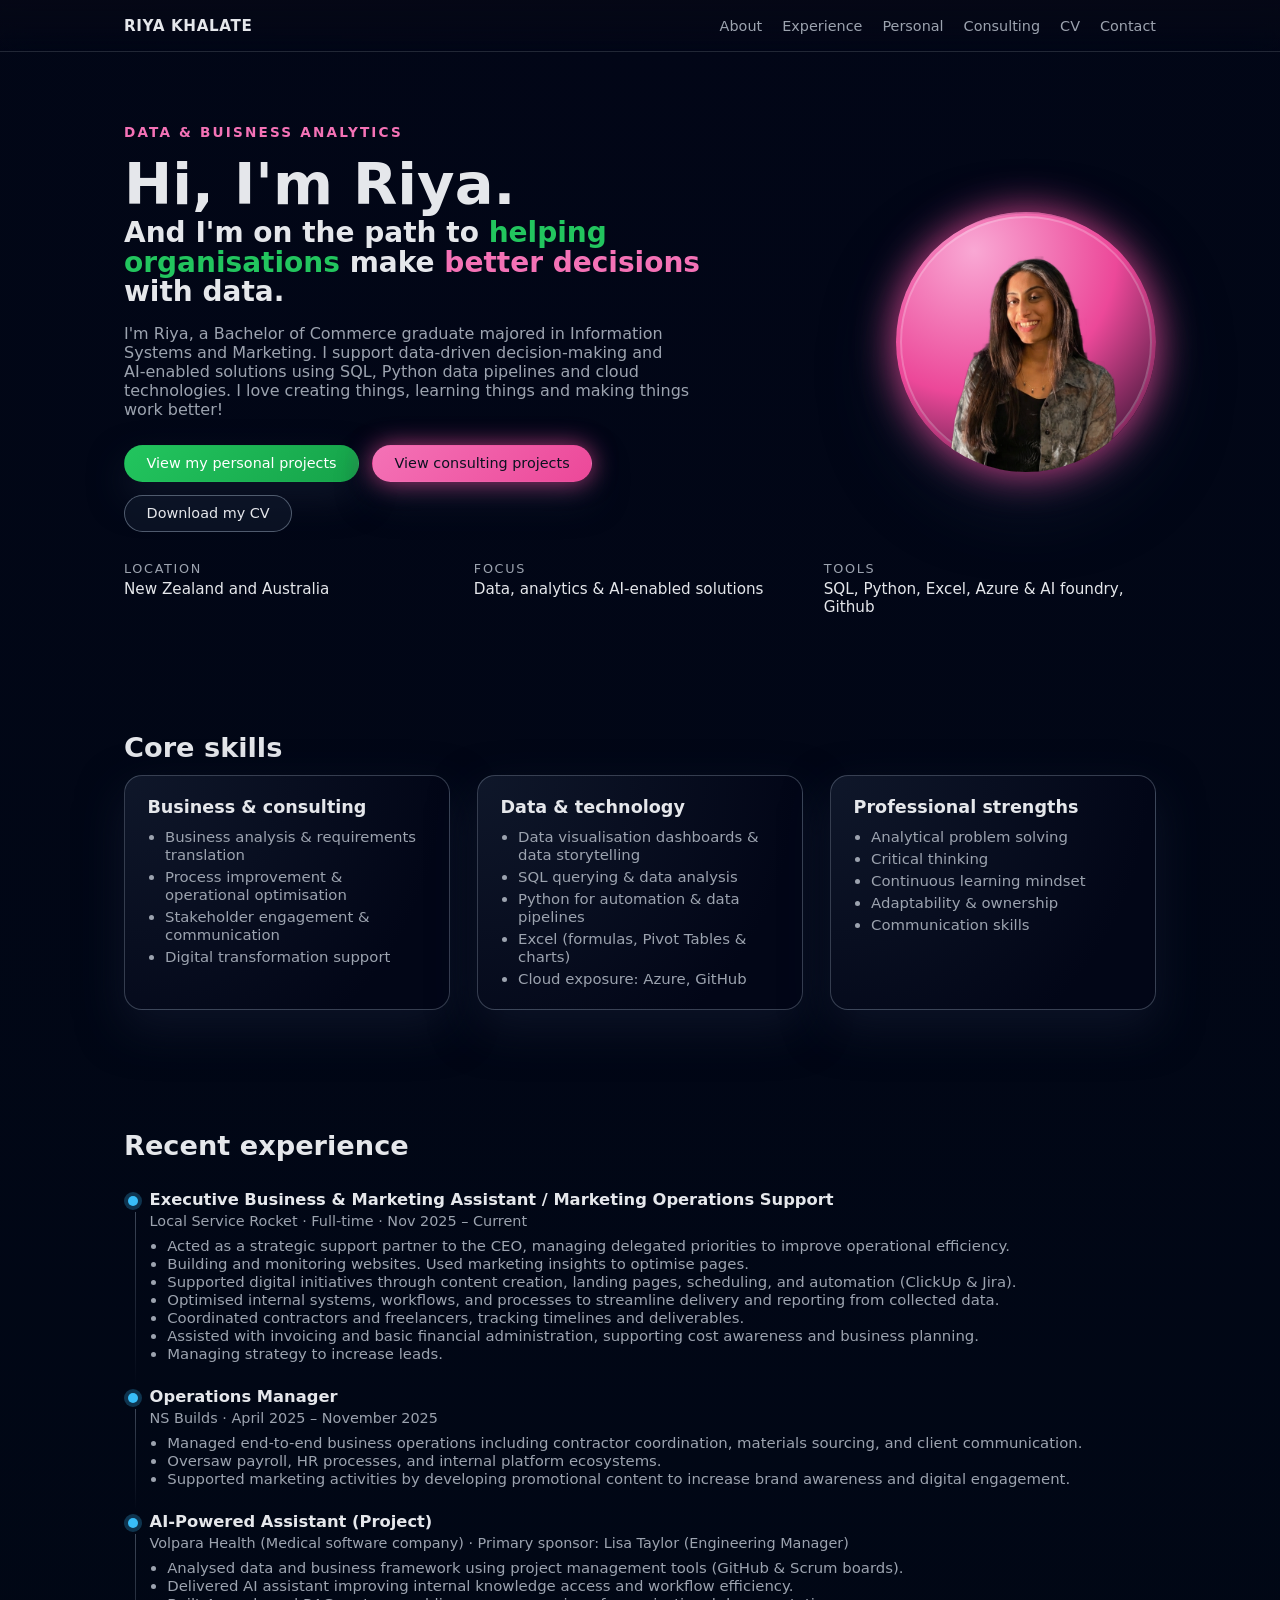
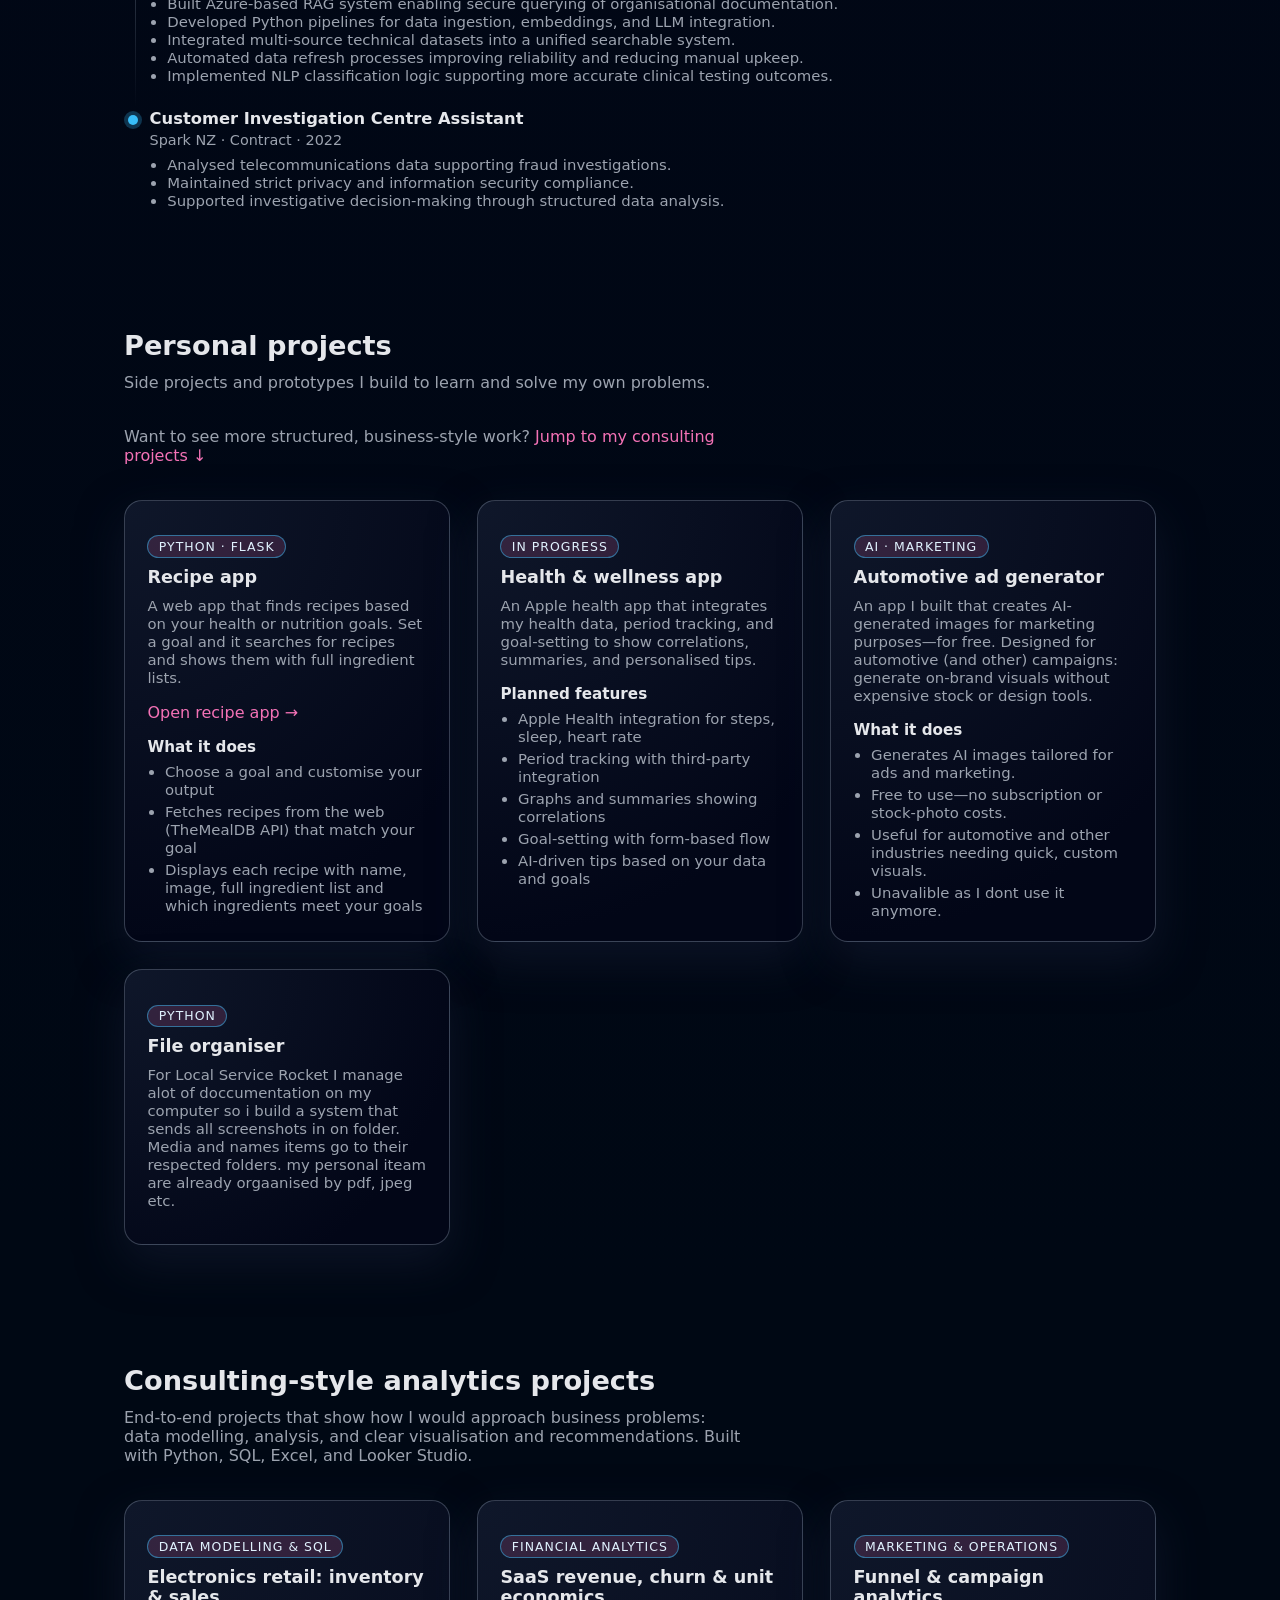
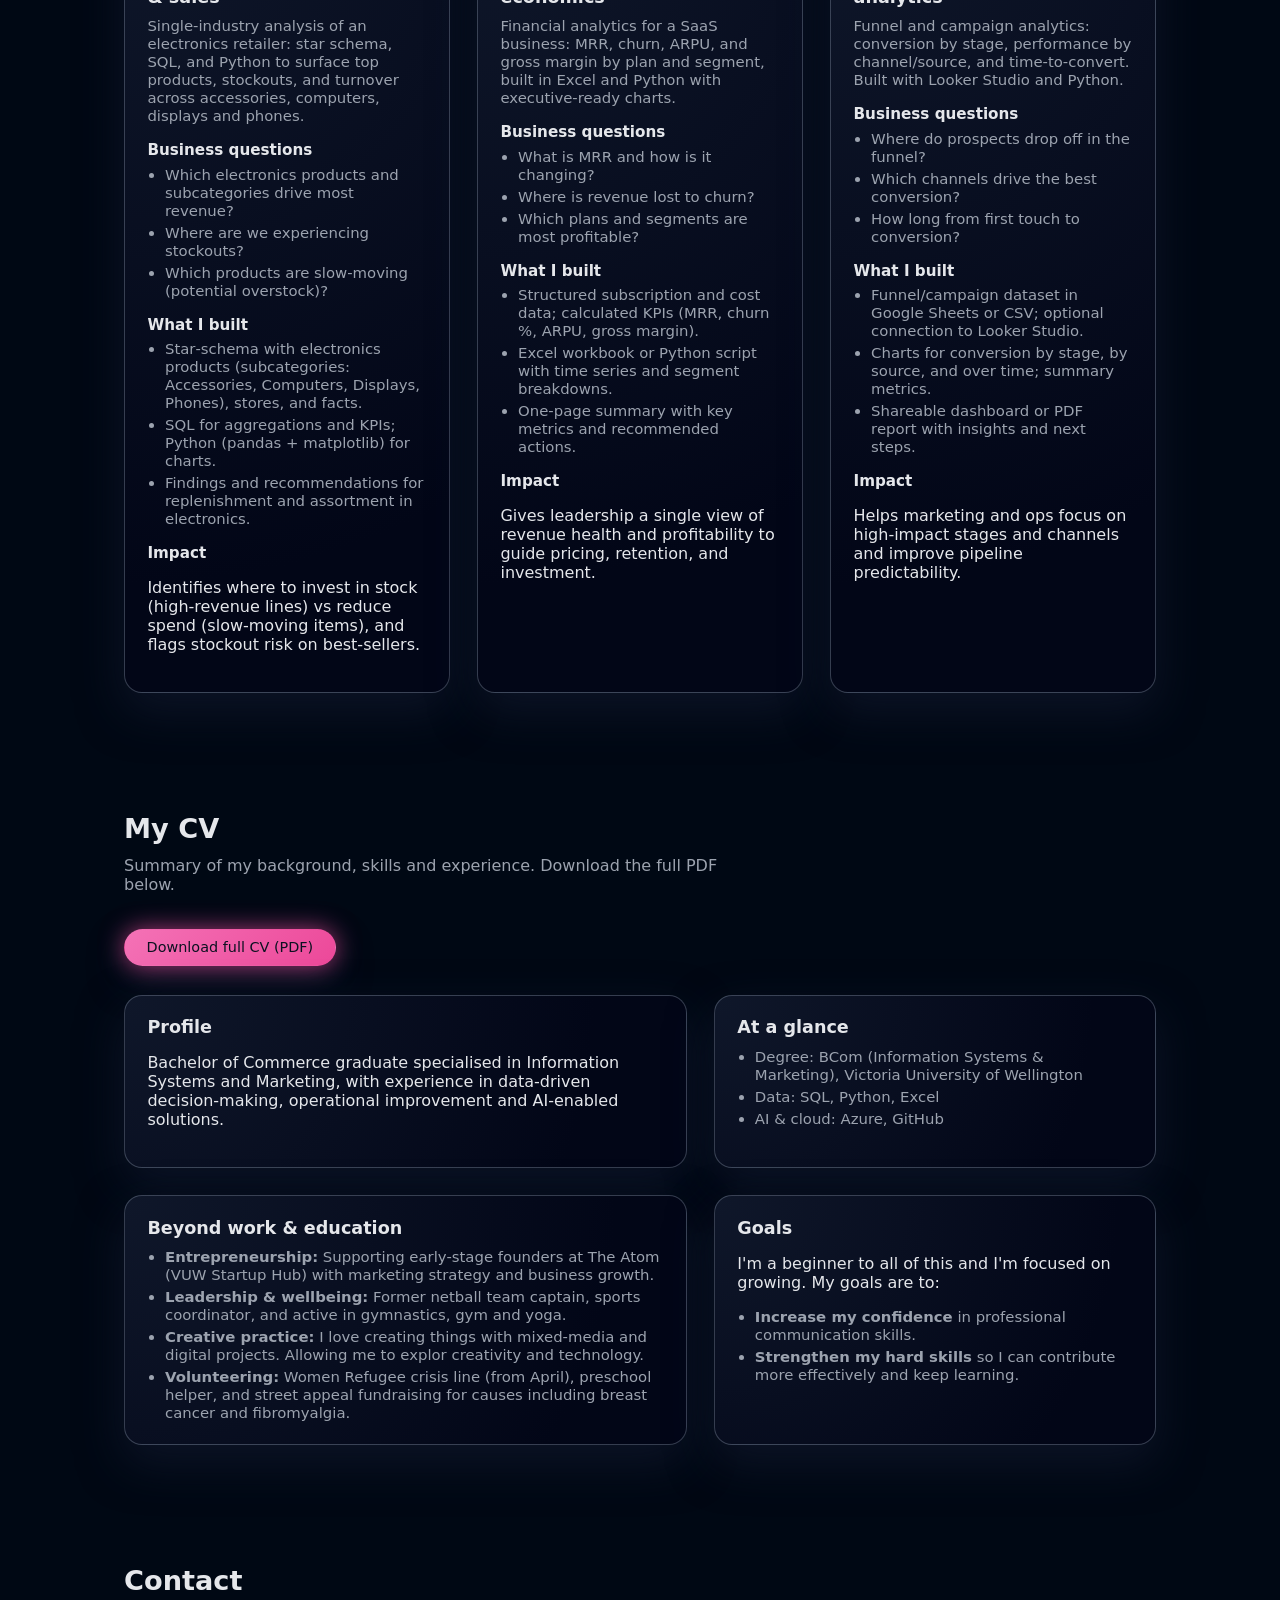
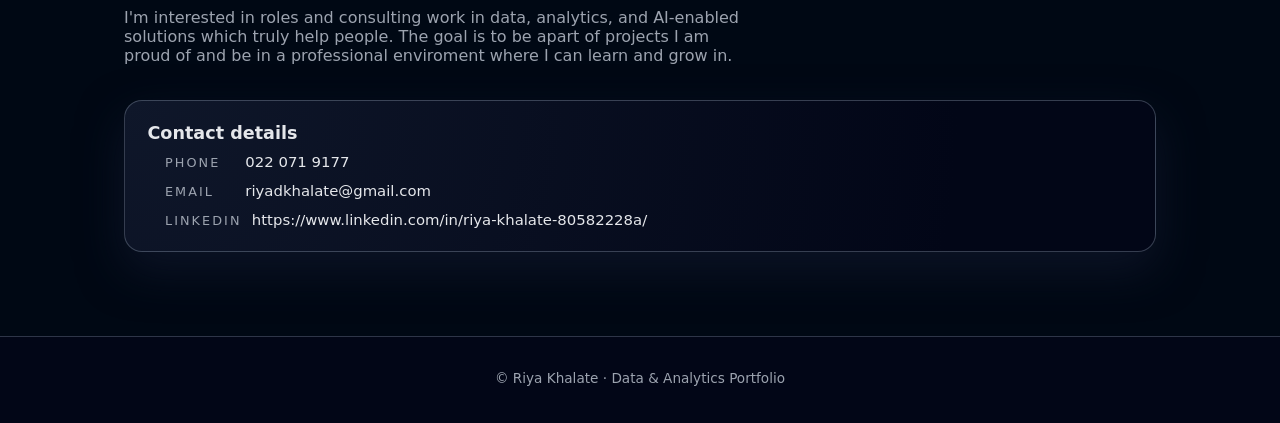
==== About-me/index.html @ 552507aa "Add files via upload" ====
<!DOCTYPE html>
<html lang="en">
  <head>
    <meta charset="UTF-8" />
    <meta name="viewport" content="width=device-width, initial-scale=1.0" />
    <title>Riya Khalate – Data & Analytics Portfolio</title>
    <link rel="stylesheet" href="styles.css" />
  </head>
  <body>
    <header class="site-header">
      <div class="container nav-container">
        <div class="logo">
         
          <span class="logo-text">Riya Khalate</span>
        </div>
        <nav class="nav">
          <a href="#about">About</a>
          <a href="#experience">Experience</a>
          <a href="#personal-projects">Personal</a>
          <a href="#projects">Consulting</a>
          <a href="#cv">CV</a>
          <a href="#contact">Contact</a>
        </nav>
      </div>
    </header>

    <main>
      <section class="hero" id="about">
        <div class="container hero-grid">
          <div>
            <p class="eyebrow">Data & Buisness Analytics</p>
            <h1>
              <span class="hero-hi"><span class="hero-hi-word">Hi</span>, I'm Riya.</span>
              <span class="hero-main">
                And I'm on the path to
                <span class="hero-main-green">helping organisations</span>
                make
                <span class="hero-main-pink">better decisions</span>
                with data.
              </span>
            </h1>
            <p class="hero-subtitle">
              I'm Riya, a Bachelor of Commerce graduate majored in Information Systems and Marketing.
              I support data‑driven decision‑making and AI‑enabled solutions using
              SQL, Python data pipelines and cloud technologies.
              I love creating things, learning things and making things work better!
            </p>
            <div class="hero-actions">
              <a class="btn btn-green" href="#personal-projects">View my personal projects</a>
              <a class="btn primary" href="#projects">View consulting projects</a>
              <a class="btn ghost" href="#cv">Download my CV</a>
            </div>
          </div>
          <div class="hero-photo-col" aria-hidden="true">
            <div class="hero-photo-wrapper">
              <img src="riya-hero.jpg" alt="" class="hero-photo" />
            </div>
          </div>
        </div>
        <div class="container">
          <dl class="hero-facts">
            <div>
              <dt>Location</dt>
              <dd>New Zealand and Australia</dd>
            </div>
            <div>
              <dt>Focus</dt>
              <dd>Data, analytics & AI‑enabled solutions</dd>
            </div>
            <div>
              <dt>Tools</dt>
              <dd>SQL, Python, Excel, Azure & AI foundry, Github</dd>
            </div>
          </dl>
        </div>
      </section>

      <section class="section" id="skills">
        <div class="container">
          <h2>Core skills</h2>
          <div class="grid-3">
            <article class="card">
              <h3>Business & consulting</h3>
              <ul>
                <li>Business analysis & requirements translation</li>
                <li>Process improvement & operational optimisation</li>
                <li>Stakeholder engagement & communication</li>
                <li>Digital transformation support</li>
              </ul>
            </article>
            <article class="card">
              <h3>Data & technology</h3>
              <ul>
                <li>Data visualisation dashboards & data storytelling</li>
                <li>SQL querying & data analysis</li>
                <li>Python for automation & data pipelines</li>
                <li> Excel (formulas, Pivot Tables & charts)</li>
                <li>Cloud exposure: Azure, GitHub</li>
              </ul>
            </article>
            <article class="card">
              <h3>Professional strengths</h3>
              <ul>
                <li>Analytical problem solving</li>
                <li>Critical thinking</li>
                <li>Continuous learning mindset</li>
                <li>Adaptability & ownership</li>
                <li>Communication skills</li>
              </ul>
            </article>
          </div>
        </div>
      </section>

      <section class="section" id="experience">
        <div class="container">
          <h2>Recent experience</h2>
          <div class="timeline">
            <article class="timeline-item">
              <div class="timeline-header">
                <h3>Executive Business & Marketing Assistant / Marketing Operations Support</h3>
                <p class="meta">Local Service Rocket · Full‑time · Nov 2025 – Current</p>
              </div>
              <ul>
                <li>Acted as a strategic support partner to the CEO, managing delegated priorities to improve operational efficiency.</li>
                <li>Building and monitoring websites. Used marketing insights to optimise pages.</li>
                <li>Supported digital initiatives through content creation, landing pages, scheduling, and automation (ClickUp & Jira).</li>
                <li>Optimised internal systems, workflows, and processes to streamline delivery and reporting from collected data.</li>
                <li>Coordinated contractors and freelancers, tracking timelines and deliverables.</li>
                <li>Assisted with invoicing and basic financial administration, supporting cost awareness and business planning.</li>
                <li>Managing strategy to increase leads.</li>
              </ul>
            </article>
            <article class="timeline-item">
              <div class="timeline-header">
                <h3>Operations Manager</h3>
                <p class="meta">NS Builds · April 2025 – November 2025</p>
              </div>
              <ul>
                <li>Managed end-to-end business operations including contractor coordination, materials sourcing, and client communication.</li>
                <li>Oversaw payroll, HR processes, and internal platform ecosystems.</li>
                <li>Supported marketing activities by developing promotional content to increase brand awareness and digital engagement.</li>
              </ul>
            </article>
            <article class="timeline-item">
              <div class="timeline-header">
                <h3>AI-Powered Assistant (Project)</h3>
                <p class="meta">Volpara Health (Medical software company) · Primary sponsor: Lisa Taylor (Engineering Manager)</p>
              </div>
              <ul>
                <li>Analysed data and business framework using project management tools (GitHub & Scrum boards).</li>
                <li>Delivered AI assistant improving internal knowledge access and workflow efficiency.</li>
                <li>Built Azure-based RAG system enabling secure querying of organisational documentation.</li>
                <li>Developed Python pipelines for data ingestion, embeddings, and LLM integration.</li>
                <li>Integrated multi-source technical datasets into a unified searchable system.</li>
                <li>Automated data refresh processes improving reliability and reducing manual upkeep.</li>
                <li>Implemented NLP classification logic supporting more accurate clinical testing outcomes.</li>
              </ul>
            </article>
            <article class="timeline-item">
              <div class="timeline-header">
                <h3>Customer Investigation Centre Assistant</h3>
                <p class="meta">Spark NZ · Contract · 2022</p>
              </div>
              <ul>
                <li>Analysed telecommunications data supporting fraud investigations.</li>
                <li>Maintained strict privacy and information security compliance.</li>
                <li>Supported investigative decision-making through structured data analysis.</li>
              </ul>
            </article>
          </div>
        </div>
      </section>

      <section class="section" id="personal-projects">
        <div class="container">
          <h2>Personal projects</h2>
          <p class="section-intro">Side projects and prototypes I build to learn and solve my own problems.</p>
          <p class="section-intro" style="margin-top: 0.25rem;">
            Want to see more structured, business-style work? <a href="#projects" class="card-link">Jump to my consulting projects ↓</a>
          </p>
          <div class="grid-2">
            <article class="card project-card project-card-personal-1" tabindex="0">
              <p class="pill">Python · Flask</p>
              <h3>Recipe app</h3>
              <p class="project-summary">A web app that finds recipes based on your health or nutrition goals. Set a goal and it searches for recipes and shows them with full ingredient lists.</p>
              <p style="margin-bottom: 0.75rem;"><a href="recipe-goals.html" target="_blank" rel="noopener" class="card-link" onclick="event.stopPropagation();">Open recipe app →</a></p>
              <h4>What it does</h4>
              <ul>
                <li>Choose a goal and customise your output</li>
                <li>Fetches recipes from the web (TheMealDB API) that match your goal</li>
                <li>Displays each recipe with name, image, full ingredient list and which ingredients meet your goals</li>
              </ul>
            </article>
            <article class="card project-card project-card-personal-2" tabindex="0">
              <p class="pill">In progress</p>
              <h3>Health & wellness app</h3>
              <p class="project-summary">An Apple health app that integrates my health data, period tracking, and goal-setting to show correlations, summaries, and personalised tips.</p>
              <h4>Planned features</h4>
              <ul>
                <li>Apple Health integration for steps, sleep, heart rate</li>
                <li>Period tracking with third‑party integration</li>
                <li>Graphs and summaries showing correlations</li>
                <li>Goal-setting with form-based flow</li>
                <li>AI-driven tips based on your data and goals</li>
              </ul>
            </article>
            <article class="card project-card project-card-personal-3" tabindex="0">
              <p class="pill">AI · Marketing</p>
              <h3>Automotive ad generator</h3>
              <p class="project-summary">An app I built that creates AI-generated images for marketing purposes—for free. Designed for automotive (and other) campaigns: generate on-brand visuals without expensive stock or design tools.</p>
              <h4>What it does</h4>
              <ul>
                <li>Generates AI images tailored for ads and marketing.</li>
                <li>Free to use—no subscription or stock-photo costs.</li>
                <li>Useful for automotive and other industries needing quick, custom visuals.</li>
                <li>Unavalible as I dont use it anymore.</li>
              </ul>
            </article>
            <article class="card project-card project-card-personal-4">
              <p class="pill">Python</p>
              <h3>File organiser</h3>
              <p class="project-summary">For Local Service Rocket I manage alot of doccumentation on my computer so i build a system that sends all screenshots in on folder. Media and names items go to their respected folders. my personal iteam are already orgaanised by pdf, jpeg etc.</p>
            </article>
          </div>
        </div>
      </section>

      <!-- Recipe app modal -->
      <section class="section project-modal" id="recipe-goals-modal" aria-hidden="true">
        <div class="container">
          <button type="button" class="modal-close" id="recipe-goals-close" aria-label="Close">✕ Close</button>
          <h2>Recipe goals app</h2>
          <p class="section-intro">A web app that finds recipes based on your nutrition goals. Recetnly I have become very health consious. So wanted to make this jounery fun and easy for myself. I decided to create a web app that allows me to search for recipes depending on my goals. This web app has been optimised for increasing estrogeon has that is my current goal. I have Used TheMealDB API to get recipes. I will be using AI to find more API's to optimise this in the future when I need. I have had a bit of fun with it by changing the UI's to make it a bit more entertaining. I kinda want to make this into a game intergrated with the helath app. Create a character that is like you self which you have to look after. or a journey game that updates as you do task.</p>
          <p style="margin-bottom: 1.25rem;"><a href="recipe-goals.html" class="btn primary" target="_blank" rel="noopener">Open recipe app →</a></p>
          <div class="grid-2">
            <article class="card">
              <h3>Features</h3>
              <ul>
                <li>Preset goals: increase estrogen, gain weight, high protein, balanced meals, etc.</li>
                <li>Optional custom ingredients</li>
                <li>Recipe results with name, image, full ingredient list and goal metrics</li>
              </ul>
              <p><strong>Tech:</strong> Python, Flask, TheMealDB API, HTML/CSS/JS.</p>
            </article>
            <article class="card">
              <h3>Next steps</h3>
              <ul>
                <li>Optimise all goal categories with better, more targeted recipes.</li>
                <li>Improve the UI and navigation so it feels smoother and easier to move between goals, search results and saved recipes.</li>
                <li> Intergrate more plug-ins and make it into an actual app</li>
                <li>Keep enhancing the “ingredients you already have” option so users can type what’s in their kitchen and see recipes that use those ingredients, plus a few extra things they’d need to buy.</li>
                
              </ul>
            </article>
          </div>
        </div>
      </section>

      <!-- Automotive ad generator modal -->
      <section class="section project-modal" id="automotive-ad-modal" aria-hidden="true">
        <div class="container">
          <button type="button" class="modal-close" id="automotive-ad-close" aria-label="Close">✕ Close</button>
          <h2>Automotive ad generator</h2>
          <p class="section-intro">I created this app as I needed to create bulk quality images for campaigns. So this app creates AI-generated images for marketing purposes—for free. It helps produce on-brand visuals for campaigns without expensive stock photos or design tools.</p>
          <div class="grid-2">
            <article class="card">
              <h3>What it does</h3>
              <ul>
                <li>Generates AI images tailored for ads and marketing.</li>
                <li>Free to use—no subscription or stock-photo costs.</li>
                <li>Useful for automotive and other industries needing quick, custom visuals.</li>
                <li>Unavalible as I dont use it anymore.</li>
              </ul>
            </article>
            <article class="card">
              <h3>Why I built it</h3>
              <p>I had to create bulk marketing images for a campaign. creating images takes a long time and AI platforms become expensive, so I decided to build one. The images weren't perfect and their were a few feature faults. But it worked and after a few edits using Photopea I had over 20 images for a single campaign.</p>
            </article>
          </div>
        </div>
      </section>

      <!-- Health app modal -->
      <section class="section project-modal" id="personal-health-app-modal" aria-hidden="true">
        <div class="container">
          <button type="button" class="modal-close" id="personal-health-app-close" aria-label="Close">✕ Close</button>
          <h2>Health & wellness app (prototype)</h2>
          <p class="section-intro">An app to track my health, integrate Apple Health data, and get personalised insights and tips.</p>
          <div class="grid-2">
            <article class="card">
              <h3>Concept</h3>
              <p>I want to create this app to track my health and welbeing. A goal that has been on my mind for a while. With this app I can see the months where i was most active and what activities I enjoyed the most are what activites are most benifical for me. This will also link to a perios app. This is benifical for the meals I make and to track any suscipious activitiy that might be in coorlation with the data from the health app. The app will connect to Apple Health to pull in steps, sleep, heart rate, and other metrics. It will also integrate with a third‑party period tracker. The goal is to see correlations between different health metrics in graphs and summaries—for example, how sleep affects energy or how exercise trends align with mood.</p>
              <p>User use. Users can set goals (e.g. "feel mentally better", "become more fit") through a form. The app will analyse their data and goals, then suggest personalised tips and recommendations based on what the data shows.</p>
            </article>
            <article class="card">
              <h3>Prototype notes</h3>
              <p class="prototype-notes">Currently in the prototyping phase. I'm defining the data model and user flow for goal-setting and period tracking integration. Next steps: design the dashboard views for health correlations and build a simple form for goal input.</p>
              <p class="cv-note" style="margin-top: 0.75rem;">Edit the text above in <code>index.html</code> (search for "prototype-notes") to update your progress as you build.</p>
            </article>
          </div>
        </div>
      </section>

      <section class="section" id="projects">
        <div class="container">
          <h2>Consulting‑style analytics projects</h2>
          <p class="section-intro">End‑to‑end projects that show how I would approach business problems: data modelling, analysis, and clear visualisation and recommendations. Built with Python, SQL, Excel, and Looker Studio.</p>
          <div class="grid-3">
            <article class="card project-card project-card-primary" tabindex="0">
              <p class="pill">Data modelling & SQL</p>
              <h3>Electronics retail: inventory & sales</h3>
              <p class="project-summary">Single‑industry analysis of an electronics retailer: star schema, SQL, and Python to surface top products, stockouts, and turnover across accessories, computers, displays and phones.</p>
              <h4>Business questions</h4>
              <ul>
                <li>Which electronics products and subcategories drive most revenue?</li>
                <li>Where are we experiencing stockouts?</li>
                <li>Which products are slow‑moving (potential overstock)?</li>
              </ul>
              <h4>What I built</h4>
              <ul>
                <li>Star‑schema with electronics products (subcategories: Accessories, Computers, Displays, Phones), stores, and facts.</li>
                <li>SQL for aggregations and KPIs; Python (pandas + matplotlib) for charts.</li>
                <li>Findings and recommendations for replenishment and assortment in electronics.</li>
              </ul>
              <h4>Impact</h4>
              <p>Identifies where to invest in stock (high‑revenue lines) vs reduce spend (slow‑moving items), and flags stockout risk on best‑sellers.</p>
            </article>
            <article class="card project-card project-card-secondary" tabindex="0">
              <p class="pill">Financial analytics</p>
              <h3>SaaS revenue, churn & unit economics</h3>
              <p class="project-summary">Financial analytics for a SaaS business: MRR, churn, ARPU, and gross margin by plan and segment, built in Excel and Python with executive‑ready charts.</p>
              <h4>Business questions</h4>
              <ul>
                <li>What is MRR and how is it changing?</li>
                <li>Where is revenue lost to churn?</li>
                <li>Which plans and segments are most profitable?</li>
              </ul>
              <h4>What I built</h4>
              <ul>
                <li>Structured subscription and cost data; calculated KPIs (MRR, churn %, ARPU, gross margin).</li>
                <li>Excel workbook or Python script with time series and segment breakdowns.</li>
                <li>One‑page summary with key metrics and recommended actions.</li>
              </ul>
              <h4>Impact</h4>
              <p>Gives leadership a single view of revenue health and profitability to guide pricing, retention, and investment.</p>
            </article>
            <article class="card project-card project-card-tertiary" tabindex="0">
              <p class="pill">Marketing & operations</p>
              <h3>Funnel & campaign analytics</h3>
              <p class="project-summary">Funnel and campaign analytics: conversion by stage, performance by channel/source, and time‑to‑convert. Built with Looker Studio and Python.</p>
              <h4>Business questions</h4>
              <ul>
                <li>Where do prospects drop off in the funnel?</li>
                <li>Which channels drive the best conversion?</li>
                <li>How long from first touch to conversion?</li>
              </ul>
              <h4>What I built</h4>
              <ul>
                <li>Funnel/campaign dataset in Google Sheets or CSV; optional connection to Looker Studio.</li>
                <li>Charts for conversion by stage, by source, and over time; summary metrics.</li>
                <li>Shareable dashboard or PDF report with insights and next steps.</li>
              </ul>
              <h4>Impact</h4>
              <p>Helps marketing and ops focus on high‑impact stages and channels and improve pipeline predictability.</p>
            </article>
          </div>
        </div>
      </section>

      <!-- Project 1 modal -->
      <section class="section project-modal" id="project1-modal" aria-hidden="true">
        <div class="container">
          <button type="button" class="modal-close" id="project1-close" aria-label="Close">✕ Close</button>
          <h2>Electronics retail: inventory & sales – details</h2>
          <p class="section-intro">This project uses a star-schema dataset focused on <strong>one industry (electronics)</strong>: products, stores, dates, sales and inventory. All products are electronics (Accessories, Computers, Displays, Phones).</p>
          <p class="section-intro"><strong>Data source:</strong> synthetic electronics retail data that I designed for this project. It is not from a real company and contains no real customer information.</p>
          <div class="grid-2">
            <article class="card">
              <h3>Findings</h3>
              <p>Across the sample period, the electronics retailer generated around <strong>$135k in revenue</strong> from nearly <strong>1,000 units sold</strong>. Revenue is concentrated in a few key product lines: monitors, business laptops and mid‑range smartphones lead, with accessories contributing a large share through high volume (mice, headphones, power banks). This concentration means that a small number of SKUs drive most of the business; losing availability on any of these top lines has an outsized impact on total sales and customer satisfaction. I therefore focused the analysis on identifying which products and subcategories deserve the most attention for replenishment and safety stock.</p>
              <p>By subcategory, <strong>Computers</strong> and <strong>Accessories</strong> each drive about 30% of revenue, followed by Displays and Phones. Accessories sell in higher volume at lower unit price, so they are critical for footfall and basket size; Computers and Displays deliver higher revenue per unit and often higher margin, so they are critical to protect from stockouts. Understanding this split helps explain why we need different inventory policies by category: fast reorder cycles for high‑volume accessories, and safety stock or priority allocation for high‑value computers and displays.</p>
              <p>Inventory snapshots show <strong>stockouts</strong> on wireless mice (multiple occurrences), plus webcams and ultrawide monitors. These gaps indicate lost sales risk on popular accessories and high‑margin display lines. Each day a best‑seller is at zero is lost revenue and can push customers to competitors. At the same time, some computers (e.g. gaming laptops) and keyboards have low turnover, suggesting potential overstock or slower demand—candidates for promotions or reduced ordering to free working capital. Holding too much slow‑moving stock increases carrying cost and ties up cash that could be used for faster‑moving or higher‑margin lines.</p>
              <p>The analysis supports investment decisions: prioritise replenishment for fast‑moving accessories and protect stock for high‑revenue computers and displays, while reviewing slow‑turnover items for assortment or promotional action. The charts below visualise these findings so that replenishment, merchandising and finance can align on the same priorities.</p>
            </article>
            <article class="card">
              <h3>Charts – what each one shows and why it matters</h3>
              <figure class="project-figure">
                <img src="projects/1-retail-inventory/chart1_top_products_revenue.png" alt="Top electronics products by revenue" />
                <figcaption><strong>Chart 1 – Top products by revenue.</strong> Each bar is a single product (SKU), ordered by total revenue. The chart answers the question “Which specific products make us the most money?” so we can rank them for stock protection. Products at the top of this chart cause the largest revenue loss if they stock out; therefore replenishment triggers, safety stock and supplier lead times should be set with this ranking in mind. I use this chart in discussions with buying and operations so that the top 10–15 SKUs are never left at zero without a clear plan.</figcaption>
              </figure>
              <figure class="project-figure">
                <img src="projects/1-retail-inventory/chart3_revenue_by_subcategory.png" alt="Revenue by electronics subcategory" />
                <figcaption><strong>Chart 2 – Revenue by subcategory.</strong> The pie (or bar) shows how total revenue splits across Accessories, Computers, Displays and Phones. This answers “Where does the money come from at a category level?” Computers and Accessories each contributing around 30% means that assortment, pricing and availability in those two categories have the biggest impact on total revenue. Displays and Phones often have higher margin per unit even if their share is smaller, so protecting their stock is still important for profitability. I use this chart to set category-level priorities and to explain to stakeholders why we treat some categories as “critical” and others as “volume drivers.”</figcaption>
              </figure>
              <figure class="project-figure">
                <img src="projects/1-retail-inventory/chart4_inventory_turnover.png" alt="Inventory turnover by product" />
                <figcaption><strong>Chart 3 – Inventory turnover by product.</strong> Turnover is calculated as units sold divided by average stock on hand over the period; higher values mean the product sells faster relative to how much we hold. This chart highlights the slowest‑moving items (low turnover), which tie up capital and shelf space without converting quickly. They are the main candidates for promotions, reduced reorder quantities or assortment review. Conversely, high‑turnover products (e.g. mice, headphones) need reliable replenishment so we don’t hit the stockouts we see in the data. I use this chart to balance “never run out” for fast movers with “don’t over-invest” in slow movers.</figcaption>
              </figure>
            </article>
          </div>
          <article class="card">
            <h3>Recommendations and why</h3>
            <ul>
              <li><strong>Prioritise replenishment for fast‑moving accessories and high‑revenue lines.</strong> Stockouts on wireless mice, webcams and ultrawide monitors directly cause lost sales. I recommend setting minimum stock levels or reorder triggers for these SKUs.</li>
              <li><strong>Protect stock for computers and displays.</strong> These subcategories deliver high revenue per unit. I recommend treating them as critical for inventory planning and allocating more safety stock to top products.</li>
              <li><strong>Review slow‑turnover items for promotions or reduced ordering.</strong> Products with low turnover hold working capital. I recommend reviewing them for short‑term promotions or smaller batch sizes so capital can shift toward faster‑moving lines.</li>
              <li><strong>Use store and region performance to align inventory and staffing.</strong> Auckland and Wellington drive the most revenue. I recommend aligning replenishment and staffing to these patterns.</li>
            </ul>
          </article>
          <article class="card code-card">
            <h3>Business questions, SQL & answers</h3>
            <h4>1. Which electronics products drive most revenue?</h4>
<pre><code>SELECT
  p.ProductName,
  p.Subcategory,
  SUM(s.Revenue) AS TotalRevenue,
  SUM(s.UnitsSold) AS TotalUnits
FROM FactSales s
JOIN DimProduct p ON s.ProductID = p.ProductID
GROUP BY p.ProductID, p.ProductName, p.Subcategory
ORDER BY TotalRevenue DESC
LIMIT 10;</code></pre>
            <p class="cv-note">Result: monitors, business laptops, mid‑range smartphones, desktops and Bluetooth headphones are the top revenue drivers.</p>
            <h4>2. Where are we experiencing stockouts?</h4>
<pre><code>SELECT st.StoreName, st.Region, p.ProductName, p.Subcategory, i.OnHandQty, i.DateKey
FROM FactInventory i
JOIN DimStore st ON i.StoreID = st.StoreID
JOIN DimProduct p ON i.ProductID = p.ProductID
WHERE i.OnHandQty = 0
ORDER BY st.StoreName, p.ProductName;</code></pre>
            <p class="cv-note">Result: repeated stockouts on wireless mice, plus webcams and ultrawide monitors. Prioritise replenishment for these lines.</p>
            <h4>3. Which products are potential overstock (low turnover)?</h4>
<pre><code>WITH sales_by_product AS (
  SELECT ProductID, SUM(UnitsSold) AS TotalUnitsSold FROM FactSales GROUP BY ProductID
),
inv_by_product AS (
  SELECT ProductID, AVG(OnHandQty) AS AvgOnHand FROM FactInventory GROUP BY ProductID
)
SELECT p.ProductName, p.Subcategory,
  COALESCE(s.TotalUnitsSold, 0) AS TotalUnitsSold,
  ROUND(COALESCE(inv.AvgOnHand, 0), 2) AS AvgOnHand,
  ROUND(CASE WHEN COALESCE(inv.AvgOnHand, 0) &gt; 0
    THEN 1.0 * s.TotalUnitsSold / inv.AvgOnHand ELSE NULL END, 2) AS InventoryTurnover
FROM DimProduct p
LEFT JOIN sales_by_product s ON p.ProductID = s.ProductID
LEFT JOIN inv_by_product inv ON p.ProductID = inv.ProductID
ORDER BY InventoryTurnover ASC;</code></pre>
            <p class="cv-note">Result: gaming laptops, laptop stands, mechanical keyboards and some tablets have lower turnover. Review for promotions or reduced ordering.</p>
            <h4>4. How does performance vary by store and region?</h4>
<pre><code>SELECT st.Region, st.StoreName, SUM(s.Revenue) AS TotalRevenue, SUM(s.UnitsSold) AS TotalUnits
FROM FactSales s
JOIN DimStore st ON s.StoreID = st.StoreID
GROUP BY st.StoreID, st.StoreName, st.Region
ORDER BY st.Region, TotalRevenue DESC;</code></pre>
            <p class="cv-note">Result: Auckland and Wellington electronics stores generate the highest revenue. Use to align inventory and staffing across regions.</p>
            <h4>5. Revenue and margin by subcategory</h4>
<pre><code>SELECT p.Subcategory, COUNT(DISTINCT p.ProductID) AS ProductCount,
  SUM(s.Revenue) AS TotalRevenue, SUM(s.UnitsSold) AS TotalUnits,
  ROUND(SUM(s.Revenue) - SUM(s.UnitsSold * p.Cost), 2) AS GrossProfit
FROM FactSales s
JOIN DimProduct p ON s.ProductID = p.ProductID
GROUP BY p.Subcategory
ORDER BY TotalRevenue DESC;</code></pre>
            <p class="cv-note">Result: Computers and Accessories lead by revenue; Displays and Phones follow. Gross profit by subcategory helps decide where to invest in stock.</p>
            <p class="cv-note">Full SQL at <code>projects/1-retail-inventory/queries.sql</code>; Python script generates the charts.</p>
          </article>
        </div>
      </section>

      <!-- Project 2 modal -->
      <section class="section project-modal" id="project2-modal" aria-hidden="true">
        <div class="container">
          <button type="button" class="modal-close" id="project2-close" aria-label="Close">✕ Close</button>
          <h2>SaaS revenue, churn & unit economics – details</h2>
          <p class="section-intro">Financial analytics for a SaaS business: MRR, churn, ARPU, and gross margin by plan and segment. The Excel workbook includes raw data sheets, pivot-style summaries (MRR by plan/segment, costs by category), and bar/pie charts for insights.</p>
          <p class="section-intro"><strong>Data source:</strong> synthetic subscription and cost data designed for this project. Not from a real company.</p>
          <div class="cv-download" style="margin-bottom: 1.5rem;">
            <a class="btn primary" href="projects/2-saas-financial/SaaS_Financial_Dashboard.xlsx" download="SaaS_Financial_Dashboard.xlsx">Download Excel dashboard (with pivot-style summaries & charts)</a>
          </div>
          <div class="grid-2">
            <article class="card">
              <h3>Findings</h3>
              <p>Current <strong>MRR is ~$1,692</strong> across <strong>20 active customers</strong>, with ARPU around $84.60. Enterprise and Professional plans drive the majority of revenue, while Starter plans contribute volume. This mix matters because it tells us where revenue is concentrated: a small number of higher‑value accounts (Enterprise and Professional) generate most of the recurring income, so losing even one of them has a material impact on the top line. At the same time, Starter customers represent the largest headcount and often the entry point for future upsell; keeping them engaged and moving them to Professional is a key lever for growth.</p>
              <p>Churn events highlight risk in the SMB segment; retention efforts and upsell to Professional could improve unit economics. When SMB customers churn, we lose both the immediate MRR and the opportunity to grow them over time. Costs are split across Marketing, Support and Hosting—understanding cost per customer by segment helps prioritise where to invest in growth (e.g. marketing that acquires high‑LTV customers) vs where to reduce spend (e.g. support deflection, hosting efficiency). Without this breakdown, it’s hard to know whether rising costs are justified by revenue or eating into margin.</p>
            </article>
            <article class="card">
              <h3>Charts – what each one shows and why it matters</h3>
              <figure class="project-figure">
                <img src="projects/2-saas-financial/chart1_mrr_by_plan.png" alt="MRR by plan" />
                <figcaption><strong>Chart 1 – MRR by plan.</strong> Each bar is the total monthly recurring revenue from that plan (Starter, Professional, Enterprise). This chart answers “Which pricing tiers drive revenue?” and shows that Enterprise and Professional together hold most of MRR. I use it for two reasons: first, to prioritise retention—losing one Enterprise account hurts more than losing one Starter, so account health and early warning should be strongest for the plans that appear at the top of this chart. Second, to set upsell targets—moving Starter customers to Professional has a clear, measurable impact on total MRR, so the chart justifies investment in upgrade campaigns and packaging.</figcaption>
              </figure>
              <figure class="project-figure">
                <img src="projects/2-saas-financial/chart2_mrr_by_segment.png" alt="MRR by segment" />
                <figcaption><strong>Chart 2 – MRR by segment.</strong> Revenue is broken down by customer segment (SMB, Mid‑Market, Enterprise). This answers “Who pays us?” and “Where would churn hurt most?” If Enterprise holds most MRR, account management and health scores for that segment should be a top priority. If SMB shows meaningful MRR but also churn risk, improving retention there protects the base and frees effort for upsell. I use this chart in planning so that retention, success and sales efforts are aligned with where the revenue actually sits.</figcaption>
              </figure>
              <figure class="project-figure">
                <img src="projects/2-saas-financial/chart3_costs_by_category.png" alt="Costs by category" />
                <figcaption><strong>Chart 3 – Costs by category.</strong> Total costs are split into categories such as Marketing, Support and Hosting. This shows where money is spent and how it relates to gross margin. If Support or Hosting grows faster than revenue, margin shrinks unless we improve efficiency or pricing. I use this chart to recommend where to optimise (e.g. deflecting support with better onboarding or self‑serve) and where to invest (e.g. marketing that drives high‑LTV segments). It also supports conversations with finance about cost‑to‑revenue ratios and what “good” looks like as the business scales.</figcaption>
              </figure>
            </article>
          </div>
          <article class="card">
            <h3>Recommendations and why</h3>
            <ul>
              <li><strong>Focus retention on high‑value Enterprise accounts.</strong> Enterprise plans contribute a large share of MRR, so losing even one Enterprise customer has a bigger impact on revenue than losing several Starter customers. I recommend dedicated account management, regular health checks and proactive outreach for Enterprise accounts, plus early warning (e.g. usage drop, support tickets, contract renewal date) so we can intervene before churn. The reasoning is simple: the chart shows that a small number of high‑value contracts drive the business; protecting them is the highest‑leverage retention activity.</li>
              <li><strong>Invest in Professional upsell for Starter customers.</strong> Moving Starter customers to Professional increases ARPU and typically improves retention because of higher commitment. The MRR‑by‑plan chart shows Professional as a major revenue driver, so growing that tier is a direct lever for revenue. I recommend targeted upsell campaigns, success milestones that trigger upgrade prompts, and packaging that makes the step to Professional clearly valuable. The reasoning: we already have Starter customers; converting a portion of them is often more efficient than acquiring the same MRR from net‑new leads.</li>
              <li><strong>Monitor cost growth vs revenue to protect gross margin.</strong> If Marketing, Support or Hosting costs grow faster than MRR, gross margin falls. I recommend tracking cost per customer and cost‑to‑revenue ratio by segment over time. When a cost category grows, we can then decide whether it’s justified (e.g. marketing that acquires high‑LTV customers) or needs optimisation (e.g. support deflection, hosting efficiency) so the business can scale profitably. The chart gives leadership a single view to have that conversation.</li>
            </ul>
          </article>
        </div>
      </section>

      <!-- Project 3 modal -->
      <section class="section project-modal" id="project3-modal" aria-hidden="true">
        <div class="container">
          <button type="button" class="modal-close" id="project3-close" aria-label="Close">✕ Close</button>
          <h2>Funnel & campaign analytics – details</h2>
          <p class="section-intro">Sales funnel analysis: conversion by stage (Lead → Qualified → Proposal → Won) and performance by source.</p>
          <p class="section-intro"><strong>Data source:</strong> synthetic funnel/campaign data designed for this project. Not from a real company.</p>
          <div class="grid-2">
            <article class="card">
              <h3>Findings</h3>
              <p>The funnel shows <strong>20 leads</strong>, with about half converting to <strong>10 won deals</strong>. The largest drop-off occurs between Lead and Qualified—many leads never reach the next stage, which means we are either attracting low‑intent prospects or losing them before sales can properly qualify. How risky is this to the business and what can we do to improve without invloving little to no scope creep? Improving qualification criteria, lead scoring and follow‑up speed could help focus effort on higher‑intent prospects and reduce wasted capacity on leads that never convert. Understanding where the drop-off happens is the first step to fixing it.</p>
              <p><strong>LinkedIn and Referral</strong> drive the most won deals; Website (Organic and Paid Search) and Job Board contribute leads but with varying conversion. This tells us that not all channels are equal: some bring volume, others bring quality. Investing in Referral programs and LinkedIn campaigns appears to have the strongest ROI for this sample because they produce closed business, not just pipeline. Channels that generate many leads but few wins may need better targeting, messaging or handoff to sales so that we either improve conversion or reallocate budget to sources that already convert well.</p>
            </article>
            <article class="card">
              <h3>Charts – What each one shows and why it matters</h3>
              <figure class="project-figure">
                <img src="projects/3-funnel-campaign/chart1_funnel.png" alt="Sales funnel" />
                <figcaption><strong>Chart 1 – Funnel by stage.</strong> Each bar or step is a stage: Lead → Qualified → Proposal → Won. The height or count at each stage shows how many prospects remain. The biggest drop between two consecutive stages is the main bottleneck—that’s where most prospects are lost. I use this chart to answer “Where should we focus first?” Improving conversion at that single step (e.g. Lead to Qualified) often has the largest impact on the number of won deals, because it multiplies through the rest of the funnel. So the chart doesn’t just describe the funnel; it points to the highest‑leverage action (e.g. better lead scoring, faster follow‑up, clearer qualification rules).</figcaption>
              </figure>
              <figure class="project-figure">
                <img src="projects/3-funnel-campaign/chart2_leads_by_source.png" alt="Leads by source" />
                <figcaption><strong>Chart 2 – Leads by source.</strong> This shows how many leads each channel (LinkedIn, Website, Referral, Job Board, etc.) generates. It answers “Where do leads come from?” in terms of volume. A channel with many leads but few won deals (when we look at Chart 3) may need better targeting or nurturing; one with fewer leads but high conversion may deserve more investment. I use this chart together with won‑by‑source so we can decide where to invest budget and effort: we want to grow channels that convert, and fix or reduce spend on channels that don’t, rather than optimising for lead volume alone.</figcaption>
              </figure>
              <figure class="project-figure">
                <img src="projects/3-funnel-campaign/chart3_won_by_source.png" alt="Won deals by source" />
                <figcaption><strong>Chart 3 – Won deals by source.</strong> This shows which channels produce closed deals, not just leads. Revenue (or closed count) by source is what ultimately matters for ROI. A channel that brings many leads but few wins may have lower intent or need better sales alignment; channels that convert well (e.g. Referral, LinkedIn in this sample) typically have higher intent or better fit. I use this chart to recommend prioritising high‑converting channels for budget and sales focus, and to inform targeting and messaging on other channels so we can try to replicate what works. It also supports the conversation with marketing about which campaigns to scale and which to revise.</figcaption>
              </figure>
            </article>
          </div>
          <article class="card">
            <h3>Recommendations and why</h3>
            <ul>
              <li><strong>Improve Lead → Qualified conversion through better targeting and nurturing.</strong> The largest drop-off is between Lead and Qualified, so many leads never reach the next stage. I recommend this because fixing the top of the funnel multiplies through the rest: more qualified leads mean more proposals and more wins without necessarily spending more on acquisition. Actions include clearer qualification criteria, lead scoring so sales focus on high‑intent leads, and automated nurturing so leads don’t go cold before contact. The reasoning is that the funnel chart shows this step as the main bottleneck; improving it has the highest impact on closed revenue.</li>
              <li><strong>Prioritise channels with the best lead-to-won conversion.</strong> LinkedIn and Referral drive the most won deals in this data. I recommend shifting budget and effort toward these channels because they deliver outcomes (revenue), not just volume. At the same time, review channels that bring many leads but few wins—either improve targeting and handoff to sales or reduce spend and reallocate to higher‑converting sources so pipeline quality and efficiency improve. The reasoning: the won‑by‑source chart shows where closed business actually comes from; aligning spend with that is the most direct way to improve ROI.</li>
              <li><strong>Track time-in-stage to identify bottlenecks.</strong> How long prospects sit in each stage affects conversion and forecast accuracy. Long times in Qualified or Proposal can signal process delays, slow follow‑up or misalignment between marketing and sales. I recommend tracking time-in-stage so we can fix slow handoffs, add resources where deals stall, and improve pipeline predictability for the business. The reasoning: without time data, we only see “how many” at each stage, not “how long” they stay—and duration is often where process issues show up.</li>
              <li><strong>Next steps: automation and scale.</strong> Using AI and sales support tools to automate lead follow-up, scoring and reporting can free the team to focus on high-value conversations. Monitoring the funnel and doubling down on the platforms that generate the most (and best) leads will support growth and scale as you run future campaigns.</li>
            </ul>
          </article>
        </div>
      </section>

      <section class="section" id="cv">
        <div class="container">
          <h2>My CV</h2>
          <p class="section-intro">Summary of my background, skills and experience. Download the full PDF below.</p>
          <div class="cv-download">
            <a class="btn primary" href="CV_RiyaKhalate.pdf" download="CV_RiyaKhalate.pdf" target="_blank" rel="noopener noreferrer">Download full CV (PDF)</a>
          </div>
          <div class="cv-grid">
            <article class="card">
              <h3>Profile</h3>
              <p>Bachelor of Commerce graduate specialised in Information Systems and Marketing, with experience in data‑driven decision‑making, operational improvement and AI‑enabled solutions.</p>
            </article>
            <article class="card">
              <h3>At a glance</h3>
              <ul>
                <li>Degree: BCom (Information Systems & Marketing), Victoria University of Wellington</li>
                <li>Data: SQL, Python, Excel</li>
                <li>AI & cloud: Azure, GitHub</li>
              </ul>
            </article>
            <article class="card">
              <h3>Beyond work & education</h3>
              <ul>
                <li><strong>Entrepreneurship:</strong> Supporting early-stage founders at The Atom (VUW Startup Hub) with marketing strategy and business growth.</li>
                <li><strong>Leadership & wellbeing:</strong> Former netball team captain, sports coordinator, and active in gymnastics, gym and yoga.</li>
                <li><strong>Creative practice:</strong> I love creating things with mixed‑media and digital projects. Allowing me to explor creativity and technology.</li>
                <li><strong>Volunteering:</strong> Women Refugee crisis line (from April), preschool helper, and street appeal fundraising for causes including breast cancer and fibromyalgia.</li>
              </ul>
            </article>
            <article class="card">
              <h3>Goals</h3>
              <p>I'm a beginner to all of this and I'm focused on growing. My goals are to:</p>
              <ul>
                <li><strong>Increase my confidence</strong> in professional communication skills.</li>
                <li><strong>Strengthen my hard skills</strong> so I can contribute more effectively and keep learning.</li>
              </ul>
            </article>
          </div>
        </div>
      </section>

      <section class="section" id="contact">
        <div class="container">
          <h2>Contact</h2>
          <p class="section-intro">I'm interested in roles and consulting work in data, analytics, and AI‑enabled solutions which truly help people. The goal is to be apart of projects I am proud of and be in a professional enviroment where I can learn and grow in.</p>
          <div class="grid-2">
            <article class="card">
              <h3>Contact details</h3>
              <ul class="contact-list">
                <li><span class="label">Phone</span> <a href="tel:+640220719177">022 071 9177</a></li>
                <li><span class="label">Email</span> <a href="mailto:riyadkhalate@gmail.com">riyadkhalate@gmail.com</a></li>
                <li><span class="label">LinkedIn</span> <a href="https://www.linkedin.com/in/riya-khalate-80582228a/" target="_blank" rel="noopener">https://www.linkedin.com/in/riya-khalate-80582228a/</a></li>
              </ul>
            </article>
          </div>
        </div>
      </section>
    </main>

    <footer class="site-footer">
      <div class="container footer-content">
        <p>© Riya Khalate · Data & Analytics Portfolio</p>
      </div>
    </footer>

    <script>
      (function () {
        function closeModal(modal) {
          if (modal) { modal.classList.remove('open'); modal.setAttribute('aria-hidden', 'true'); }
        }
        document.querySelectorAll('.modal-close').forEach(function (btn) {
          btn.addEventListener('click', function () {
            var modal = btn.closest('.project-modal');
            closeModal(modal);
          });
        });
        document.querySelectorAll('.project-modal').forEach(function (modal) {
          modal.addEventListener('click', function (e) { if (e.target === modal) closeModal(modal); });
        });
        document.addEventListener('keydown', function (e) {
          if (e.key === 'Escape') document.querySelectorAll('.project-modal.open').forEach(closeModal);
        });

        var recipeGoalsCard = document.querySelector('.project-card-personal-1');
        var recipeGoalsModal = document.getElementById('recipe-goals-modal');
        if (recipeGoalsCard && recipeGoalsModal) {
          recipeGoalsCard.addEventListener('click', function () { recipeGoalsModal.classList.add('open'); recipeGoalsModal.setAttribute('aria-hidden', 'false'); });
          recipeGoalsCard.addEventListener('keyup', function (e) { if (e.key === 'Enter' || e.key === ' ') recipeGoalsModal.classList.add('open'); recipeGoalsModal.setAttribute('aria-hidden', 'false'); });
        }
        var personalHealthCard = document.querySelector('.project-card-personal-2');
        var personalHealthModal = document.getElementById('personal-health-app-modal');
        if (personalHealthCard && personalHealthModal) {
          personalHealthCard.addEventListener('click', function () { personalHealthModal.classList.add('open'); personalHealthModal.setAttribute('aria-hidden', 'false'); });
          personalHealthCard.addEventListener('keyup', function (e) { if (e.key === 'Enter' || e.key === ' ') personalHealthModal.classList.add('open'); personalHealthModal.setAttribute('aria-hidden', 'false'); });
        }
        var automotiveAdCard = document.querySelector('.project-card-personal-3');
        var automotiveAdModal = document.getElementById('automotive-ad-modal');
        if (automotiveAdCard && automotiveAdModal) {
          automotiveAdCard.addEventListener('click', function () { automotiveAdModal.classList.add('open'); automotiveAdModal.setAttribute('aria-hidden', 'false'); });
          automotiveAdCard.addEventListener('keyup', function (e) { if (e.key === 'Enter' || e.key === ' ') automotiveAdModal.classList.add('open'); automotiveAdModal.setAttribute('aria-hidden', 'false'); });
        }
        var project1Card = document.querySelector('.project-card-primary');
        var project1Modal = document.getElementById('project1-modal');
        if (project1Card && project1Modal) {
          project1Card.addEventListener('click', function () { project1Modal.classList.add('open'); project1Modal.setAttribute('aria-hidden', 'false'); });
          project1Card.addEventListener('keyup', function (e) { if (e.key === 'Enter' || e.key === ' ') project1Modal.classList.add('open'); project1Modal.setAttribute('aria-hidden', 'false'); });
        }
        var project2Card = document.querySelector('.project-card-secondary');
        var project2Modal = document.getElementById('project2-modal');
        if (project2Card && project2Modal) {
          project2Card.addEventListener('click', function () { project2Modal.classList.add('open'); project2Modal.setAttribute('aria-hidden', 'false'); });
          project2Card.addEventListener('keyup', function (e) { if (e.key === 'Enter' || e.key === ' ') project2Modal.classList.add('open'); project2Modal.setAttribute('aria-hidden', 'false'); });
        }
        var project3Card = document.querySelector('.project-card-tertiary');
        var project3Modal = document.getElementById('project3-modal');
        if (project3Card && project3Modal) {
          project3Card.addEventListener('click', function () { project3Modal.classList.add('open'); project3Modal.setAttribute('aria-hidden', 'false'); });
          project3Card.addEventListener('keyup', function (e) { if (e.key === 'Enter' || e.key === ' ') project3Modal.classList.add('open'); project3Modal.setAttribute('aria-hidden', 'false'); });
        }

        
      })();
    </script>
  </body>
</html>
---- About-me/styles.css ----
:root {
  --bg: #050816;
  --bg-soft: #0b1020;
  --card-bg: #0f172a;
  --accent: #f472b6;
  --accent-soft: rgba(244, 114, 182, 0.16);
  --text: #e5e7eb;
  --muted: #9ca3af;
  --border-subtle: rgba(148, 163, 184, 0.35);
  --radius-lg: 18px;
  --radius-full: 999px;
  --shadow-soft: 0 18px 45px rgba(15, 23, 42, 0.8);
}

*, *::before, *::after { box-sizing: border-box; }

html { scroll-behavior: smooth; }

body {
  margin: 0;
  font-family: system-ui, -apple-system, BlinkMacSystemFont, "SF Pro Text", "Inter", sans-serif;
  background: radial-gradient(circle at top, #020617, #000814 55%);
  color: var(--text);
  -webkit-font-smoothing: antialiased;
}

a { color: inherit; text-decoration: none; }
img { max-width: 100%; display: block; }

.container {
  width: 100%;
  max-width: 1080px;
  margin: 0 auto;
  padding: 0 1.5rem;
}

.site-header {
  position: sticky;
  top: 0;
  z-index: 20;
  backdrop-filter: blur(16px);
  background: linear-gradient(to bottom, rgba(5, 8, 22, 0.9), rgba(5, 8, 22, 0.7), transparent);
  border-bottom: 1px solid rgba(148, 163, 184, 0.2);
}

.nav-container {
  display: flex;
  align-items: center;
  justify-content: space-between;
  padding: 0.9rem 1.5rem;
}

.logo { display: inline-flex; align-items: center; gap: 0.55rem; }

.logo-mark {
  width: 32px;
  height: 32px;
  border-radius: 40%;
  background: radial-gradient(circle at 30% 20%, #e0f2fe, #0ea5e9 40%, #0369a1);
  display: flex;
  align-items: center;
  justify-content: center;
  font-size: 0.9rem;
  font-weight: 700;
  color: #020617;
  box-shadow: 0 0 0 1px rgba(15, 23, 42, 0.7), 0 18px 35px rgba(15, 23, 42, 0.9);
}

.logo-text { font-size: 0.95rem; font-weight: 600; letter-spacing: 0.04em; text-transform: uppercase; color: #e5e7eb; }

.nav { display: flex; align-items: center; gap: 1.25rem; font-size: 0.9rem; }
.nav a { position: relative; color: var(--muted); padding: 0.2rem 0; }
.nav a::after {
  content: "";
  position: absolute;
  left: 0;
  bottom: -0.2rem;
  width: 0;
  height: 2px;
  border-radius: var(--radius-full);
  background: linear-gradient(to right, #38bdf8, #818cf8);
  transition: width 0.18s ease-out;
}
.nav a:hover { color: var(--text); }
.nav a:hover::after { width: 100%; }

.hero {
  padding: 4.5rem 0 3.5rem;
}
.hero-grid {
  display: grid;
  grid-template-columns: minmax(0, 1.7fr) minmax(0, 1.1fr);
  gap: 2.5rem;
  align-items: center;
}
.hero-photo-col {
  display: flex;
  justify-content: flex-end;
}
.hero-photo-wrapper {
  width: 260px;
  height: 260px;
  padding: 10px;
  background: radial-gradient(circle at 30% 15%, #f9a8d4, #ec4899 50%, #020617 100%);
  box-shadow:
    0 0 40px rgba(236, 72, 153, 0.9),
    0 28px 70px rgba(15, 23, 42, 1);
  border-radius: 999px;
  position: relative;
  overflow: hidden;
}
.hero-photo {
  width: 100%;
  height: 100%;
  border-radius: 999px;
  object-fit: cover;
  object-position: center top;
  display: block;
  box-shadow: 0 18px 40px rgba(15, 23, 42, 0.9);
  transform: translateY(18px) scale(1.22);
}
.hero-photo-wrapper::before {
  content: "";
  position: absolute;
  inset: 4px;
  border-radius: 999px;
  border: 2px solid rgba(248, 250, 252, 0.22);
  box-shadow: 0 0 30px rgba(236, 72, 153, 0.75);
  pointer-events: none;
}
.hero-photo-wrapper::after {
  content: "";
  position: absolute;
  inset: -22px;
  border-radius: 999px;
  background: radial-gradient(circle at 50% 0, rgba(236, 72, 153, 0.85), transparent 65%);
  filter: blur(30px);
  opacity: 1;
  z-index: -1;
}

.eyebrow {
  font-size: 0.85rem;
  font-weight: 600;
  letter-spacing: 0.16em;
  text-transform: uppercase;
  color: var(--accent);
  margin: 0 0 0.9rem;
}

h1 { font-size: clamp(2.25rem, 3vw + 1rem, 3.1rem); line-height: 1.05; margin: 0 0 1.1rem; }
.hero-hi {
  display: block;
  font-size: clamp(2.6rem, 3.5vw + 1rem, 3.6rem);
}
.hero-hi-word {
  color: inherit;
}
.hero-main {
  display: block;
  margin-top: 0.2rem;
  font-size: clamp(1.3rem, 1.6vw + 0.6rem, 1.75rem);
}
.hero-main-green {
  color: #22c55e;
  font-weight: 600;
}
.hero-main-pink {
  color: #f472b6;
  font-weight: 600;
}
.hero-subtitle { margin: 0 0 1.6rem; color: var(--muted); max-width: 640px; }

.hero-actions { display: flex; flex-wrap: wrap; gap: 0.8rem; margin-bottom: 1.8rem; }

.btn {
  display: inline-flex;
  align-items: center;
  justify-content: center;
  padding: 0.6rem 1.35rem;
  border-radius: var(--radius-full);
  border: 1px solid transparent;
  font-size: 0.9rem;
  font-weight: 500;
  cursor: pointer;
  transition: transform 0.12s ease-out, box-shadow 0.12s ease-out, background 0.12s ease-out, border-color 0.12s ease-out, color 0.12s ease-out;
  white-space: nowrap;
}

.btn.primary {
  background: linear-gradient(135deg, #f472b6, #ec4899);
  color: #0b1120;
  box-shadow:
    0 0 24px rgba(236, 72, 153, 0.7),
    0 16px 35px rgba(15, 23, 42, 0.9);
}
.btn.primary:hover {
  transform: translateY(-1px);
  box-shadow:
    0 0 34px rgba(236, 72, 153, 0.9),
    0 22px 45px rgba(15, 23, 42, 1);
}

.btn.btn-green {
  background: linear-gradient(135deg, #22c55e, #16a34a);
  color: #fff;
  box-shadow: 0 16px 35px rgba(15, 23, 42, 0.9);
}
.btn.btn-green:hover { transform: translateY(-1px); box-shadow: 0 22px 45px rgba(34, 197, 94, 0.4); }

.card-link { color: var(--accent); font-weight: 500; }
.card-link:hover { text-decoration: underline; }

.btn.ghost {
  background: rgba(15, 23, 42, 0.7);
  border-color: rgba(148, 163, 184, 0.5);
  color: var(--text);
}
.btn.ghost:hover { border-color: #38bdf8; background: radial-gradient(circle at top left, #0b1120, #020617 75%); }

.hero-facts {
  display: grid;
  grid-template-columns: repeat(auto-fit, minmax(180px, 1fr));
  gap: 1.1rem;
  margin: 0;
}
.hero-facts dt { font-size: 0.8rem; text-transform: uppercase; letter-spacing: 0.13em; color: var(--muted); margin-bottom: 0.25rem; }
.hero-facts dd { margin: 0; font-size: 0.95rem; }

.section { padding: 3.75rem 0; }
.section h2 { font-size: 1.7rem; margin: 0 0 0.75rem; }
.section-intro { max-width: 620px; margin: 0 0 2.2rem; color: var(--muted); }

.grid-3 {
  display: grid;
  grid-template-columns: repeat(auto-fit, minmax(260px, 1fr));
  gap: 1.7rem;
}

.grid-2 {
  display: grid;
  grid-template-columns: repeat(auto-fit, minmax(280px, 1fr));
  gap: 1.7rem;
}

.card {
  background: radial-gradient(circle at top left, #0f172a, #020617 80%);
  border-radius: var(--radius-lg);
  padding: 1.35rem 1.4rem;
  border: 1px solid var(--border-subtle);
  box-shadow: var(--shadow-soft);
}

.card h3 { margin-top: 0; margin-bottom: 0.65rem; font-size: 1.1rem; }
.card h4 { margin-top: 1rem; margin-bottom: 0.4rem; font-size: 0.95rem; }
.card ul { margin: 0.3rem 0 0; padding-left: 1.1rem; color: var(--muted); font-size: 0.93rem; }
.card li + li { margin-top: 0.25rem; }

.timeline { display: flex; flex-direction: column; gap: 1.5rem; margin-top: 1.8rem; }
.timeline-item { position: relative; padding-left: 1.6rem; }
.timeline-item::before {
  content: "";
  position: absolute;
  left: 0.25rem;
  top: 0.4rem;
  width: 10px;
  height: 10px;
  border-radius: 999px;
  background: #38bdf8;
  box-shadow: 0 0 0 4px rgba(56, 189, 248, 0.25);
}
.timeline-item::after {
  content: "";
  position: absolute;
  left: 0.7rem;
  top: 1.4rem;
  bottom: -1.4rem;
  width: 1px;
  background: linear-gradient(to bottom, rgba(148, 163, 184, 0.4), rgba(148, 163, 184, 0));
}
.timeline-item:last-child::after { display: none; }
.timeline-header h3 { margin: 0 0 0.25rem; font-size: 1.02rem; }
.meta { margin: 0 0 0.5rem; font-size: 0.9rem; color: var(--muted); }
.timeline-item ul { margin: 0; padding-left: 1.1rem; color: var(--muted); font-size: 0.93rem; }

.project-card .project-summary { margin-top: 0.3rem; margin-bottom: 0.75rem; color: var(--muted); font-size: 0.93rem; }

.project-card-primary { cursor: pointer; transition: box-shadow 0.18s ease-out, transform 0.18s ease-out, border-color 0.18s ease-out, background 0.18s ease-out; }
.project-card-primary:hover {
  border-color: rgba(129, 140, 248, 0.9);
  box-shadow: 0 0 0 1px rgba(168, 85, 247, 0.45), 0 22px 50px rgba(15, 23, 42, 1);
  background: radial-gradient(circle at top left, #1e1b4b, #020617 80%);
  transform: translateY(-2px);
}

.project-card-secondary { cursor: pointer; transition: box-shadow 0.18s ease-out, transform 0.18s ease-out, border-color 0.18s ease-out, background 0.18s ease-out; }
.project-card-secondary:hover {
  border-color: rgba(249, 115, 22, 0.9);
  box-shadow: 0 0 0 1px rgba(251, 146, 60, 0.6), 0 22px 50px rgba(15, 23, 42, 1);
  background: radial-gradient(circle at top left, #431407, #020617 80%);
  transform: translateY(-2px);
}

.project-card-tertiary { cursor: pointer; transition: box-shadow 0.18s ease-out, transform 0.18s ease-out, border-color 0.18s ease-out, background 0.18s ease-out; }
.project-card-tertiary:hover {
  border-color: rgba(236, 72, 153, 0.9);
  box-shadow: 0 0 0 1px rgba(244, 114, 182, 0.6), 0 22px 50px rgba(15, 23, 42, 1);
  background: radial-gradient(circle at top left, #500724, #020617 80%);
  transform: translateY(-2px);
}

.project-card-personal-1 { cursor: pointer; transition: box-shadow 0.18s ease-out, transform 0.18s ease-out, border-color 0.18s ease-out, background 0.18s ease-out; }
.project-card-personal-1:hover {
  border-color: rgba(245, 158, 11, 0.9);
  box-shadow: 0 0 0 1px rgba(251, 191, 36, 0.5), 0 22px 50px rgba(15, 23, 42, 1);
  background: radial-gradient(circle at top left, #422006, #020617 80%);
  transform: translateY(-2px);
}

.project-card-personal-2 { cursor: pointer; transition: box-shadow 0.18s ease-out, transform 0.18s ease-out, border-color 0.18s ease-out, background 0.18s ease-out; }
.project-card-personal-2:hover {
  border-color: rgba(34, 197, 94, 0.9);
  box-shadow: 0 0 0 1px rgba(74, 222, 128, 0.5), 0 22px 50px rgba(15, 23, 42, 1);
  background: radial-gradient(circle at top left, #14532d, #020617 80%);
  transform: translateY(-2px);
}

.project-card-personal-3 { cursor: pointer; transition: box-shadow 0.18s ease-out, transform 0.18s ease-out, border-color 0.18s ease-out, background 0.18s ease-out; }
.project-card-personal-3:hover {
  border-color: rgba(236, 72, 153, 0.9);
  box-shadow: 0 0 0 1px rgba(244, 114, 182, 0.5), 0 22px 50px rgba(15, 23, 42, 1);
  background: radial-gradient(circle at top left, #500724, #020617 80%);
  transform: translateY(-2px);
}

.project-card-personal-4 { transition: box-shadow 0.18s ease-out, border-color 0.18s ease-out; }
.project-card-personal-4:hover {
  border-color: rgba(100, 116, 139, 0.6);
  box-shadow: 0 0 0 1px rgba(148, 163, 184, 0.2), 0 12px 30px rgba(15, 23, 42, 0.6);
}

.project-modal {
  position: fixed;
  inset: 0;
  display: none;
  background: radial-gradient(circle at top, rgba(15, 23, 42, 0.96), #020617);
  backdrop-filter: blur(14px);
  z-index: 40;
  overflow-y: auto;
  padding: 3rem 0 2.5rem;
}
.project-modal.open { display: block; }
.project-modal .container { max-width: 980px; }

.pill {
  display: inline-flex;
  align-items: center;
  padding: 0.18rem 0.65rem;
  border-radius: 999px;
  background: var(--accent-soft);
  border: 1px solid rgba(56, 189, 248, 0.5);
  color: #e0f2fe;
  font-size: 0.78rem;
  font-weight: 500;
  letter-spacing: 0.08em;
  text-transform: uppercase;
  margin-bottom: 0.55rem;
}

.modal-close {
  border: none;
  background: rgba(15, 23, 42, 0.9);
  color: var(--muted);
  border-radius: var(--radius-full);
  padding: 0.25rem 0.8rem;
  font-size: 0.78rem;
  text-transform: uppercase;
  letter-spacing: 0.16em;
  float: right;
  cursor: pointer;
  border: 1px solid rgba(148, 163, 184, 0.6);
  margin-bottom: 0.35rem;
}
.modal-close:hover { border-color: rgba(248, 250, 252, 0.9); color: #e5e7eb; }

.cv-grid { display: grid; grid-template-columns: minmax(0, 1.4fr) minmax(0, 1.1fr); gap: 1.7rem; margin-top: 1.8rem; }
.project-figure { margin: 0 0 1.2rem; }
.project-figure img { border-radius: 0.75rem; border: 1px solid rgba(148, 163, 184, 0.45); box-shadow: var(--shadow-soft); max-width: 100%; }
.project-figure figcaption { margin-top: 0.45rem; font-size: 0.8rem; color: var(--muted); line-height: 1.4; }
pre { margin: 0.75rem 0 0; padding: 0.75rem 0.9rem; background: rgba(15, 23, 42, 0.95); border-radius: 0.75rem; border: 1px solid rgba(148, 163, 184, 0.4); font-size: 0.8rem; overflow-x: auto; }
pre code { background: none; border: none; padding: 0; }
code { font-family: ui-monospace, SFMono-Regular, Menlo, Monaco, Consolas, "Liberation Mono", "Courier New", monospace; background: rgba(15, 23, 42, 0.9); padding: 0.08rem 0.35rem; border-radius: 0.4rem; border: 1px solid rgba(148, 163, 184, 0.5); }
.cv-note { margin: 0; font-size: 0.85rem; color: var(--muted); }
.code-card pre { margin-top: 0.5rem; }

.cv-download { margin-top: 1.7rem; display: flex; flex-wrap: wrap; gap: 0.85rem; align-items: center; }

.contact-list { list-style: none; padding: 0; margin: 0.35rem 0 0; display: flex; flex-direction: column; gap: 0.45rem; font-size: 0.95rem; }
.contact-list .label { display: inline-block; min-width: 70px; font-size: 0.8rem; text-transform: uppercase; letter-spacing: 0.16em; color: var(--muted); margin-right: 0.35rem; }
.contact-list a { color: #e5e7eb; }
.contact-list a:hover { color: #bae6fd; }

.site-footer {
  border-top: 1px solid rgba(148, 163, 184, 0.3);
  margin-top: 1.5rem;
  padding: 1.2rem 0 1.5rem;
  background: radial-gradient(circle at top, #020617, #020617);
}
.footer-content { display: flex; align-items: center; justify-content: center; font-size: 0.85rem; color: var(--muted); }

@media (max-width: 720px) {
  .nav-container { padding: 0.8rem 1rem; }
  .nav { display: flex; gap: 0.75rem; font-size: 0.8rem; overflow-x: auto; -webkit-overflow-scrolling: touch; }
  .nav a { white-space: nowrap; }
  .hero { padding-top: 3.25rem; }
  .card { padding: 1.15rem 1.1rem; }
  .timeline-item { padding-left: 1.3rem; }
  .timeline-item::before { left: 0.18rem; }
  .timeline-item::after { left: 0.6rem; }
  .cv-grid { grid-template-columns: minmax(0, 1fr); }
  .project-modal { padding: 2.25rem 0 2rem; }
}
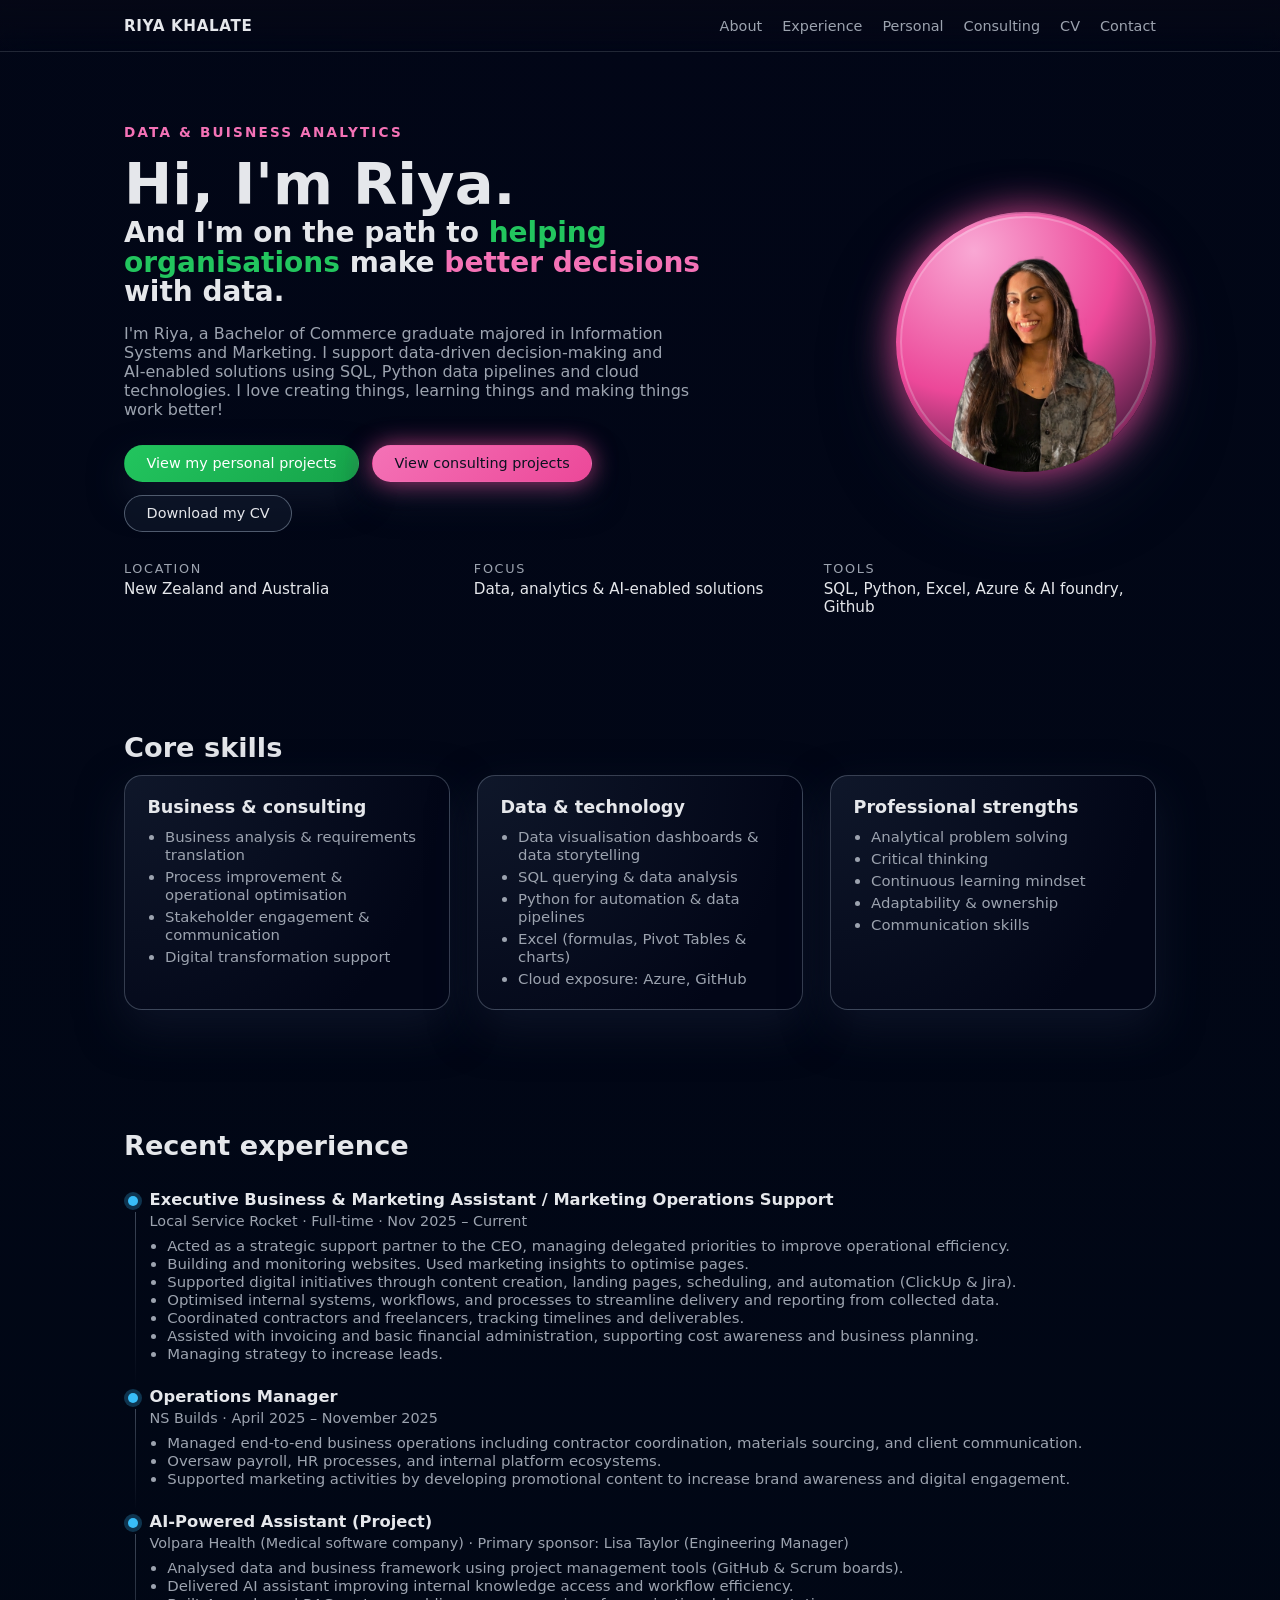
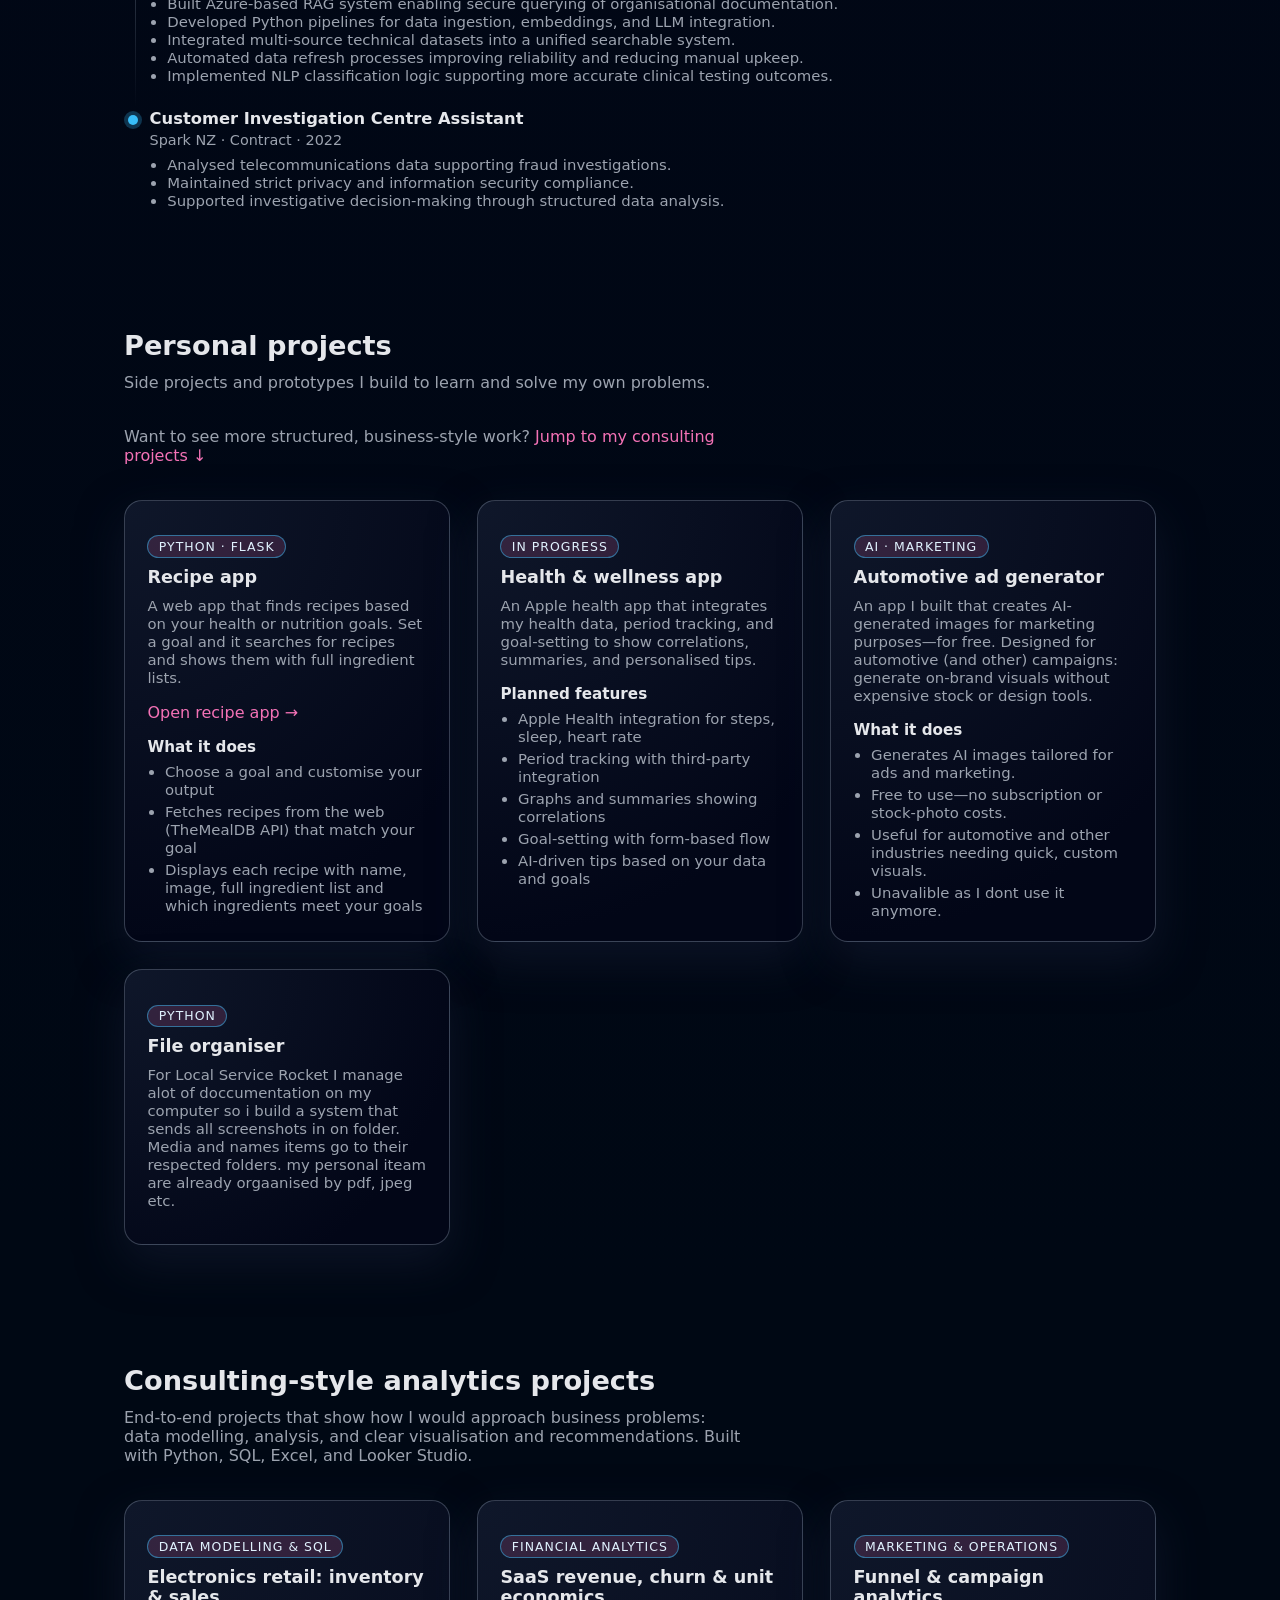
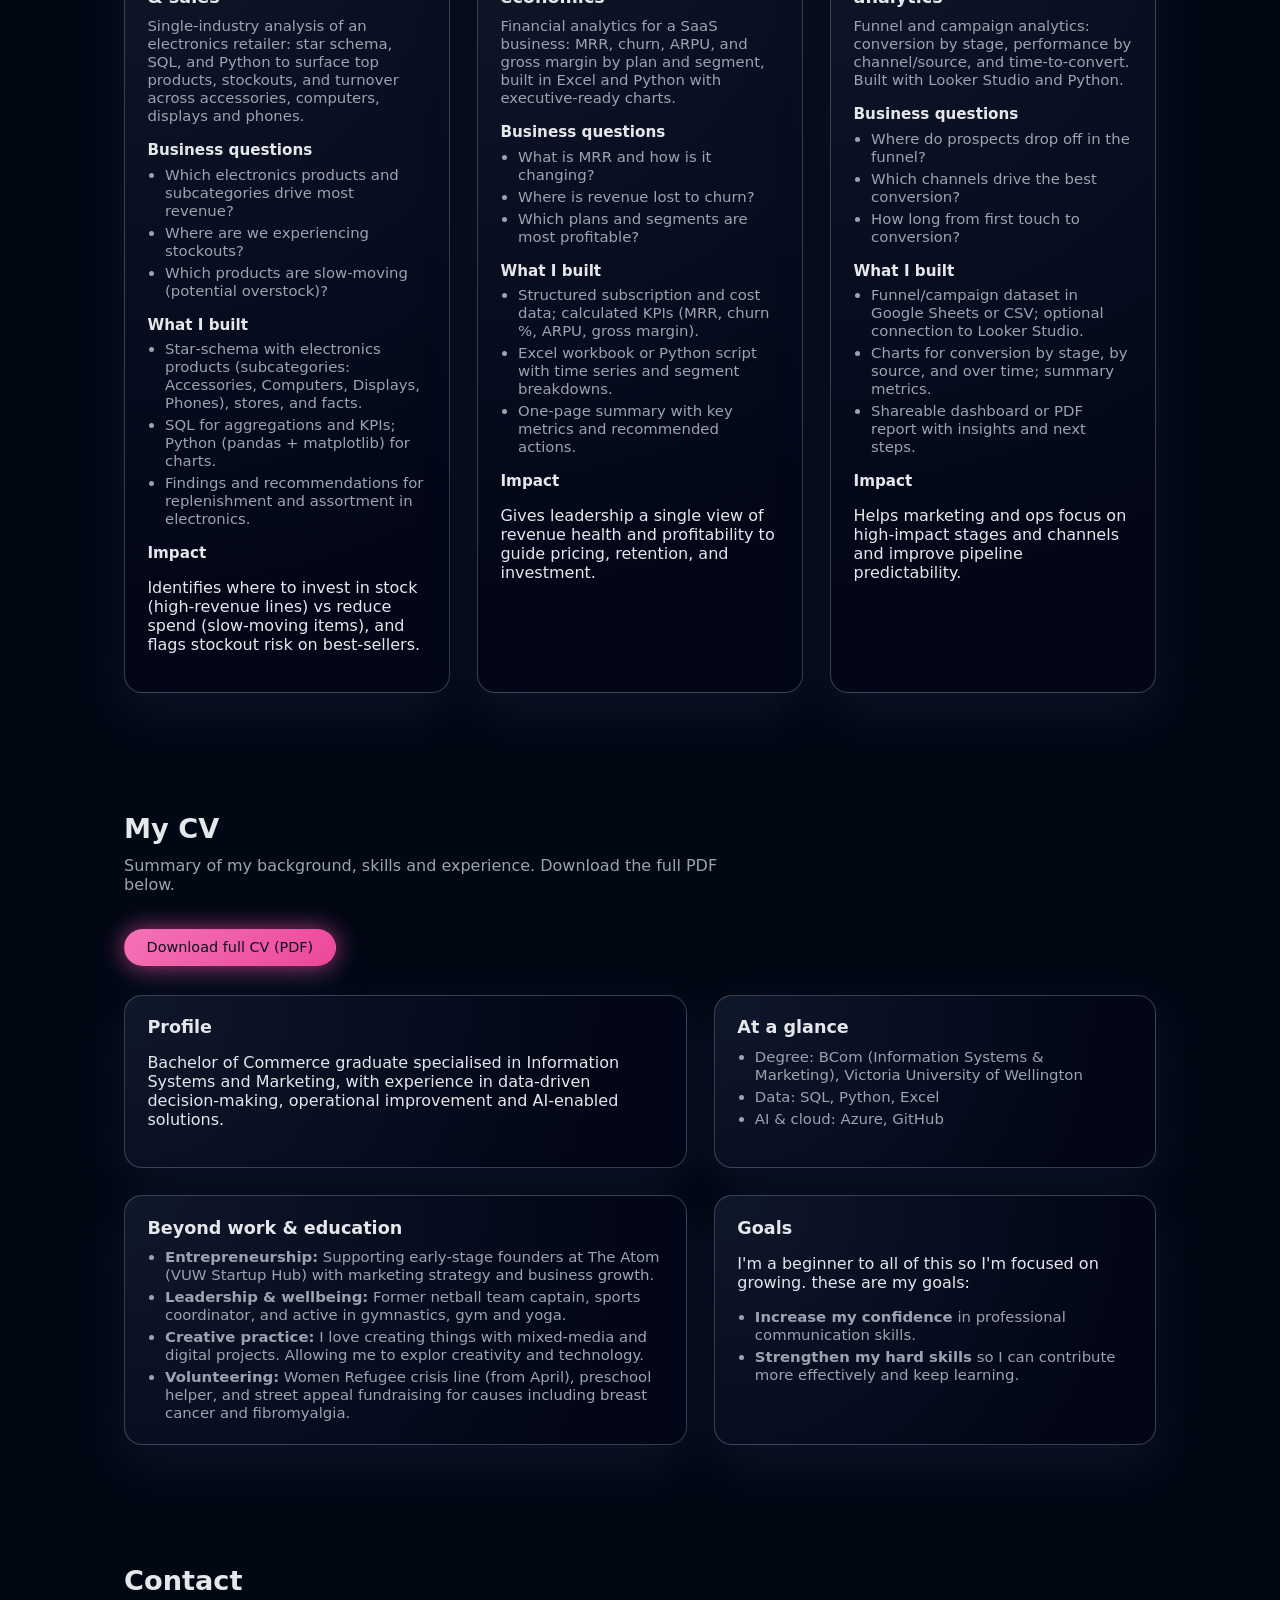
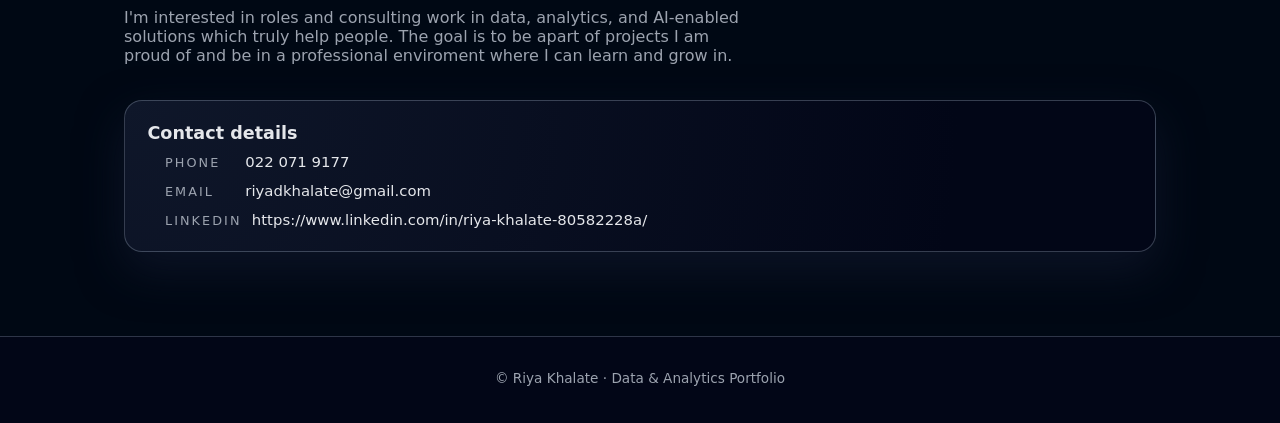
==== commit c0370614: "Add files via upload" ====
--- a/About-me/index.html
+++ b/About-me/index.html
@@ -583,7 +583,7 @@
             </article>
             <article class="card">
               <h3>Goals</h3>
-              <p>I'm a beginner to all of this and I'm focused on growing. My goals are to:</p>
+              <p>I'm a beginner to all of this so I'm focused on growing. these are my goals:</p>
               <ul>
                 <li><strong>Increase my confidence</strong> in professional communication skills.</li>
                 <li><strong>Strengthen my hard skills</strong> so I can contribute more effectively and keep learning.</li>
